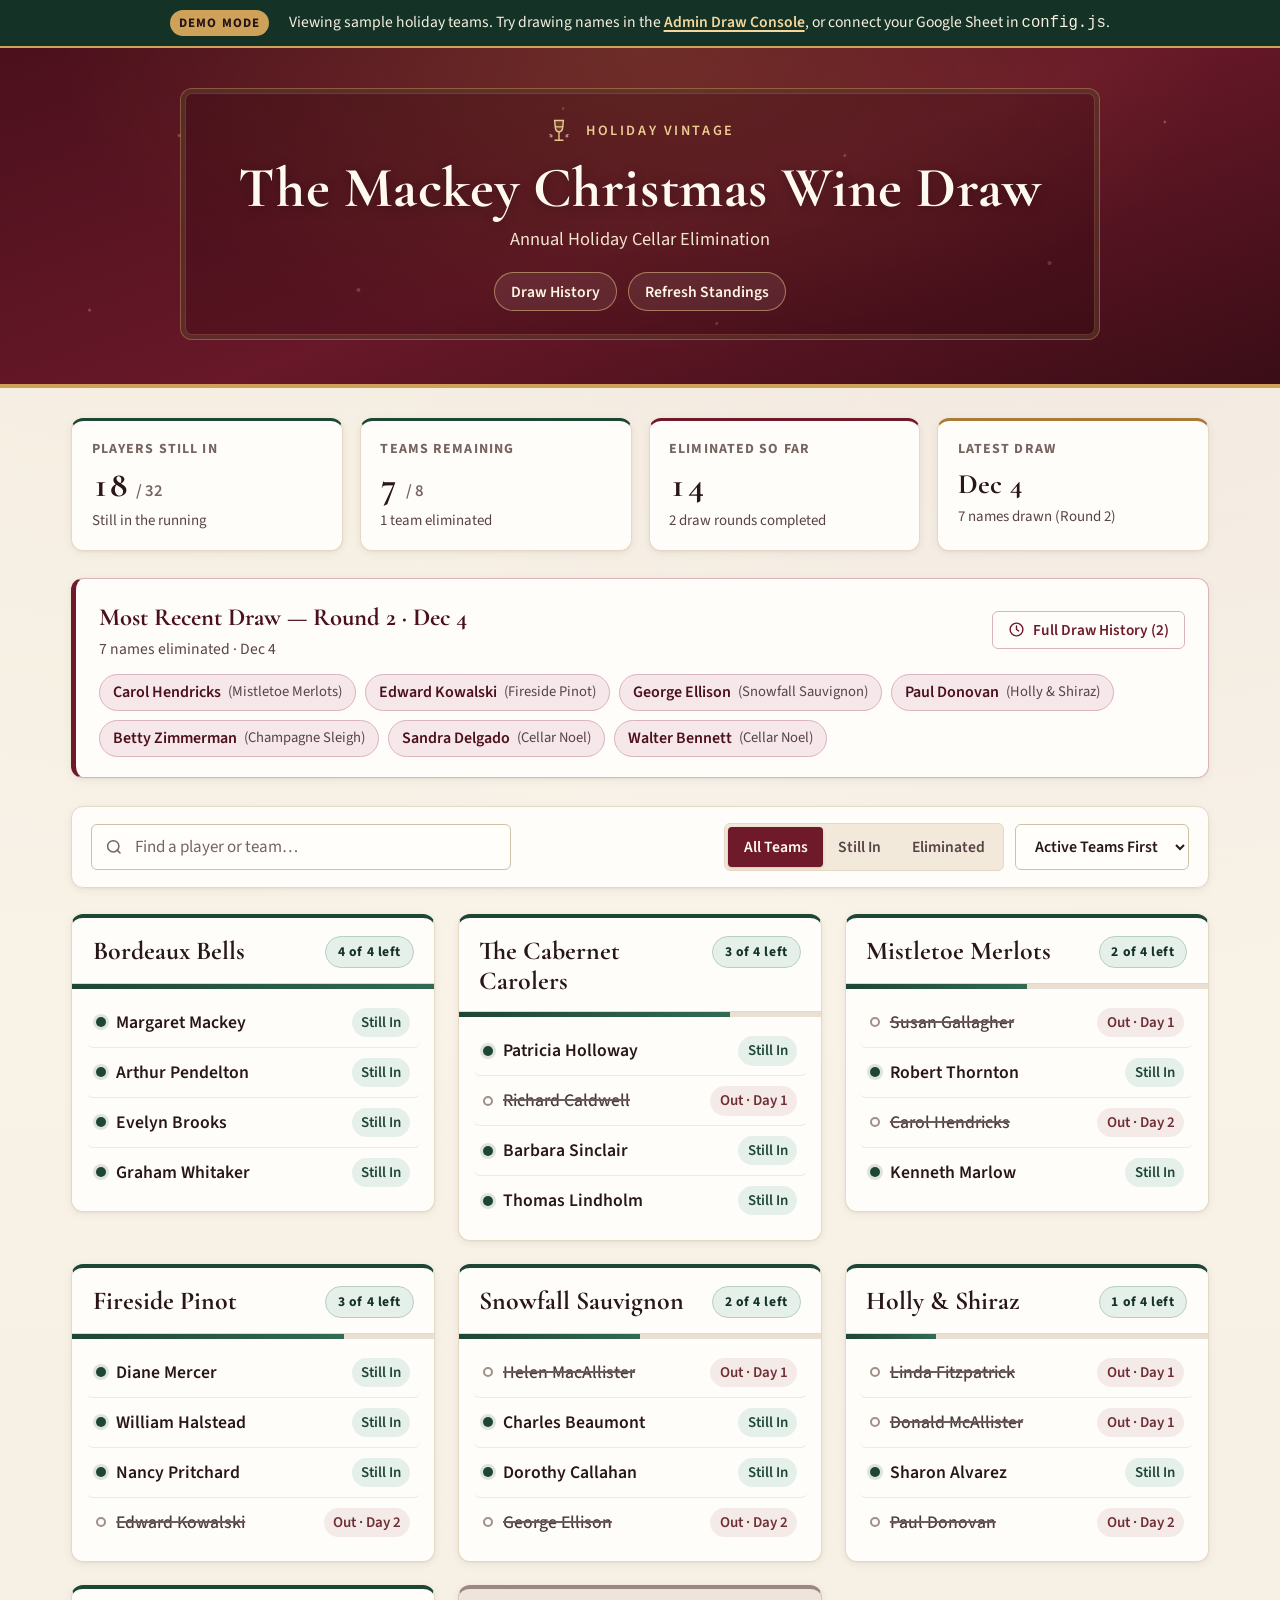
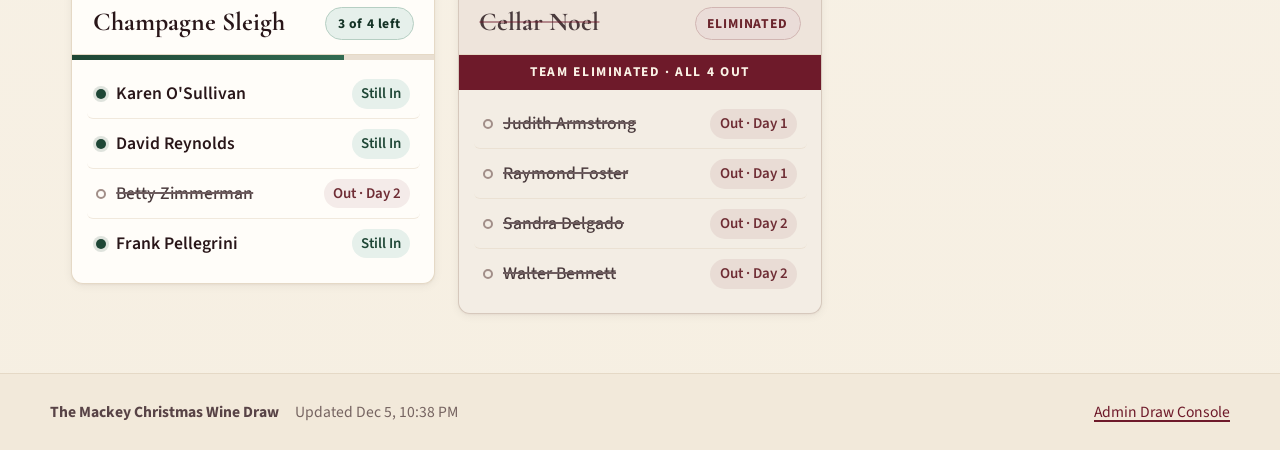
==== index.html @ 82aeab09 "Initial release: The Mackey Christmas Wine Draw" ====
<!DOCTYPE html>
<html lang="en">
  <head>
    <meta charset="UTF-8" />
    <meta name="viewport" content="width=device-width, initial-scale=1.0" />
    <title>The Mackey Christmas Wine Draw</title>
    <meta
      name="description"
      content="Follow the teams, daily eliminations, and last name standing in The Mackey Christmas Wine Draw."
    />
    <link rel="icon" type="image/svg+xml" href="./favicon.svg" />
    <link rel="preconnect" href="https://fonts.googleapis.com" />
    <link rel="preconnect" href="https://fonts.gstatic.com" crossorigin />
    <link
      href="https://fonts.googleapis.com/css2?family=Cormorant+Garamond:wght@600;700&family=Source+Sans+3:wght@400;500;600;700&display=swap"
      rel="stylesheet"
    />
    <link rel="stylesheet" href="./css/styles.css" />
  </head>
  <body>
    <!-- Shown automatically only when API_URL in config.js is empty -->
    <div id="demo-banner" class="demo-banner no-print" hidden>
      <div class="demo-banner-inner">
        <span class="demo-badge">Demo Mode</span>
        <span>
          Viewing sample holiday teams. Try drawing names in the
          <a href="./admin.html">Admin Draw Console</a>, or connect your Google Sheet in
          <code>config.js</code>.
        </span>
      </div>
    </div>

    <header class="hero">
      <div class="hero-frame">
        <div class="hero-ornament" id="hero-ornament">
          <span class="hero-season" id="hero-season">Holiday Vintage</span>
        </div>
        <h1 class="hero-title" id="hero-title">The Mackey Christmas Wine Draw</h1>
        <p class="hero-subtitle" id="hero-subtitle">
          Annual Holiday Cellar Elimination &mdash; Last name standing takes home the wine
        </p>
        <nav class="hero-nav no-print" aria-label="Primary">
          <button type="button" class="hero-pill-link" id="open-history-nav">
            Draw History
          </button>
          <button type="button" class="hero-pill-link" id="refresh-btn">
            Refresh Standings
          </button>
        </nav>
      </div>
    </header>

    <main class="container">
      <!-- Grand Winner Banner (renders automatically when 1 player remains) -->
      <div id="winner-slot"></div>

      <!-- Cellar Tally Summary -->
      <section class="stats-grid" id="stats-slot" aria-label="Draw summary"></section>

      <!-- Latest Elimination Round Spotlight -->
      <div id="latest-draw-slot"></div>

      <!-- Search, Filter & Sort Controls -->
      <section class="controls-bar no-print" aria-label="Search and filter teams">
        <div class="search-wrap">
          <svg
            class="search-icon"
            width="18"
            height="18"
            viewBox="0 0 24 24"
            fill="none"
            stroke="currentColor"
            stroke-width="2"
            stroke-linecap="round"
            stroke-linejoin="round"
            aria-hidden="true"
          >
            <circle cx="11" cy="11" r="7.5"></circle>
            <path d="m20 20-3.8-3.8"></path>
          </svg>
          <label for="search-input" class="sr-only">Find a player or team</label>
          <input
            type="search"
            id="search-input"
            class="search-input"
            placeholder="Find a player or team…"
            autocomplete="off"
          />
          <button
            type="button"
            id="search-clear"
            class="search-clear"
            aria-label="Clear search"
            hidden
          >
            &times;
          </button>
        </div>

        <div class="controls-right">
          <div class="filter-group" role="group" aria-label="Filter teams by status">
            <button type="button" class="filter-btn" data-filter="all" aria-pressed="true">
              All Teams
            </button>
            <button type="button" class="filter-btn" data-filter="active" aria-pressed="false">
              Still In
            </button>
            <button type="button" class="filter-btn" data-filter="eliminated" aria-pressed="false">
              Eliminated
            </button>
          </div>

          <label for="sort-select" class="sr-only">Sort teams</label>
          <select id="sort-select" class="sort-select">
            <option value="active-first">Active Teams First</option>
            <option value="most-remaining">Most Players Left</option>
            <option value="alpha">Team Name (A–Z)</option>
            <option value="original">Original Order</option>
          </select>
        </div>
      </section>

      <!-- Teams & Players Board -->
      <section id="teams-slot" aria-label="Teams and players"></section>
    </main>

    <footer class="site-footer no-print">
      <div class="footer-inner">
        <div>
          <strong id="footer-event-name">The Mackey Christmas Wine Draw</strong>
          <span id="last-updated" style="margin-left: 0.75rem; color: var(--ink-muted);"></span>
        </div>
        <div class="footer-links">
          <a href="./admin.html">Admin Draw Console</a>
        </div>
      </div>
    </footer>

    <!-- Draw History Modal -->
    <div
      id="history-modal"
      class="modal-backdrop no-print"
      role="dialog"
      aria-modal="true"
      aria-labelledby="history-modal-title"
      hidden
    >
      <div class="modal-card">
        <div class="modal-header">
          <h2 class="modal-title" id="history-modal-title">Draw History</h2>
          <button
            type="button"
            id="history-modal-close"
            class="modal-close"
            aria-label="Close draw history"
          >
            &times;
          </button>
        </div>
        <div id="history-modal-body"></div>
      </div>
    </div>

    <script src="./config.js"></script>
    <script type="module" src="./js/board.js"></script>
  </body>
</html>
---- css/styles.css ----
/* ==========================================================================
   The Mackey Christmas Wine Draw — Tasteful Holiday Cellar Theme
   Designed for warm elegance and effortless readability on every screen.
   ========================================================================== */

:root {
  /* Palette — Warm Parchment, Vintage Claret, Evergreen & Antique Gold */
  --bg-parchment: #faf5ec;
  --bg-parchment-deep: #f2e9da;
  --bg-card: #fffdf9;
  --bg-card-eliminated: #f3ede4;

  --ink-primary: #291619;
  --ink-secondary: #584346;
  --ink-muted: #766461;

  --claret: #6e1a2a;
  --claret-deep: #4c101c;
  --claret-soft: #f6e7ea;
  --claret-border: #d9b4bc;

  --pine: #1e4635;
  --pine-deep: #143225;
  --pine-soft: #e6f0eb;
  --pine-border: #b6cfc3;

  --gold: #a97b38;
  --gold-bright: #cfa25a;
  --gold-soft: #faf1df;
  --gold-border: #dfc697;

  --border-subtle: #e5d9c6;
  --border-strong: #cfc0a8;

  /* Typography */
  --font-display: "Cormorant Garamond", Georgia, "Times New Roman", serif;
  --font-body: "Source Sans 3", -apple-system, BlinkMacSystemFont, "Segoe UI", Roboto, sans-serif;

  /* Spacing & Radii */
  --radius-sm: 6px;
  --radius-md: 12px;
  --radius-lg: 18px;
  --shadow-card: 0 2px 10px rgba(41, 22, 25, 0.06), 0 1px 2px rgba(41, 22, 25, 0.04);
  --shadow-elevated: 0 12px 32px rgba(41, 22, 25, 0.12), 0 2px 6px rgba(41, 22, 25, 0.06);
  --max-width: 1180px;
}

*,
*::before,
*::after {
  box-sizing: border-box;
}

html {
  font-size: 17px;
  scroll-behavior: smooth;
  -webkit-font-smoothing: antialiased;
}

body {
  margin: 0;
  font-family: var(--font-body);
  color: var(--ink-primary);
  background-color: var(--bg-parchment);
  background-image:
    radial-gradient(circle at 12% 0%, rgba(169, 123, 56, 0.08), transparent 42%),
    radial-gradient(circle at 88% 8%, rgba(110, 26, 42, 0.06), transparent 38%),
    linear-gradient(180deg, #faf5ec 0%, #f6efe2 100%);
  min-height: 100vh;
  line-height: 1.55;
}

a {
  color: var(--claret);
  text-decoration-thickness: 1.5px;
  text-underline-offset: 3px;
}

a:hover {
  color: var(--claret-deep);
}

button,
input,
select {
  font-family: inherit;
  font-size: inherit;
}

:focus-visible {
  outline: 3px solid var(--gold);
  outline-offset: 2px;
}

.sr-only {
  position: absolute;
  width: 1px;
  height: 1px;
  padding: 0;
  margin: -1px;
  overflow: hidden;
  clip: rect(0, 0, 0, 0);
  white-space: nowrap;
  border: 0;
}

/* ==========================================================================
   Demo Mode Banner
   ========================================================================== */
.demo-banner {
  background: var(--pine-deep);
  color: #f6efe2;
  border-bottom: 2px solid var(--gold-bright);
  font-size: 0.92rem;
  padding: 0.6rem 1.25rem;
}

.demo-banner-inner {
  max-width: var(--max-width);
  margin: 0 auto;
  display: flex;
  flex-wrap: wrap;
  align-items: center;
  justify-content: center;
  gap: 0.5rem 1.15rem;
  text-align: center;
}

.demo-badge {
  display: inline-block;
  background: var(--gold-bright);
  color: #241315;
  font-weight: 700;
  font-size: 0.76rem;
  letter-spacing: 0.08em;
  text-transform: uppercase;
  padding: 0.16rem 0.55rem;
  border-radius: 999px;
}

.demo-banner a {
  color: #f3d79d;
  font-weight: 600;
}

/* ==========================================================================
   Hero Header — Vintage Holiday Wine Label Style
   ========================================================================== */
.hero {
  position: relative;
  overflow: hidden;
  background:
    radial-gradient(ellipse at 50% 0%, rgba(169, 123, 56, 0.24), transparent 64%),
    linear-gradient(160deg, #4b101c 0%, #681828 52%, #3a0d16 100%);
  color: #fbf6ed;
  padding: 2.35rem 1.25rem 2.6rem;
  border-bottom: 4px solid var(--gold-bright);
}

.hero--compact {
  padding: 1.65rem 1.25rem 1.85rem;
}

/* Subtle decorative champagne/snow motes in header only */
.hero::before {
  content: "";
  position: absolute;
  inset: 0;
  pointer-events: none;
  opacity: 0.24;
  background-image:
    radial-gradient(2px 2px at 14% 26%, #f6dfad 60%, transparent 100%),
    radial-gradient(2.5px 2.5px at 28% 72%, #ffffff 50%, transparent 100%),
    radial-gradient(1.8px 1.8px at 44% 18%, #f6dfad 60%, transparent 100%),
    radial-gradient(2px 2px at 66% 32%, #ffffff 50%, transparent 100%),
    radial-gradient(2.5px 2.5px at 82% 64%, #f6dfad 60%, transparent 100%),
    radial-gradient(1.8px 1.8px at 91% 22%, #ffffff 50%, transparent 100%),
    radial-gradient(2px 2px at 7% 78%, #f6dfad 55%, transparent 100%),
    radial-gradient(2px 2px at 56% 82%, #f6dfad 55%, transparent 100%);
  animation: gentle-shimmer 12s ease-in-out infinite alternate;
}

@keyframes gentle-shimmer {
  0% {
    opacity: 0.18;
    transform: translateY(0);
  }
  100% {
    opacity: 0.34;
    transform: translateY(6px);
  }
}

@media (prefers-reduced-motion: reduce) {
  .hero::before {
    animation: none;
  }
}

.hero-frame {
  position: relative;
  z-index: 1;
  max-width: 920px;
  margin: 0 auto;
  padding: 1.65rem 1.75rem;
  border: 1px solid rgba(214, 176, 108, 0.45);
  border-radius: var(--radius-md);
  text-align: center;
  background: rgba(34, 7, 13, 0.22);
  box-shadow: inset 0 0 0 4px rgba(34, 7, 13, 0.25), inset 0 0 0 5px rgba(214, 176, 108, 0.24);
}

.hero-ornament {
  display: inline-flex;
  align-items: center;
  justify-content: center;
  gap: 0.75rem;
  margin-bottom: 0.55rem;
  color: #e9c988;
}

.hero-season {
  font-size: 0.84rem;
  font-weight: 600;
  letter-spacing: 0.18em;
  text-transform: uppercase;
  color: #eccd90;
}

.hero-title {
  margin: 0.15rem 0 0.35rem;
  font-family: var(--font-display);
  font-size: clamp(2.15rem, 4.6vw, 3.35rem);
  font-weight: 700;
  line-height: 1.1;
  letter-spacing: 0.01em;
  color: #fffaf1;
  text-shadow: 0 2px 12px rgba(0, 0, 0, 0.28);
}

.hero-subtitle {
  margin: 0 auto;
  max-width: 600px;
  font-size: 1.08rem;
  color: #f3e4cf;
  font-weight: 400;
}

.hero-nav {
  margin-top: 1.1rem;
  display: flex;
  flex-wrap: wrap;
  justify-content: center;
  gap: 0.65rem;
}

.hero-pill-link {
  display: inline-flex;
  align-items: center;
  gap: 0.4rem;
  padding: 0.42rem 0.95rem;
  border-radius: 999px;
  border: 1px solid rgba(233, 201, 136, 0.52);
  background: rgba(255, 250, 241, 0.08);
  color: #fff6e6;
  text-decoration: none;
  font-size: 0.92rem;
  font-weight: 600;
  transition: background-color 0.15s ease, border-color 0.15s ease;
}

.hero-pill-link:hover {
  background: rgba(233, 201, 136, 0.2);
  border-color: #f2d497;
  color: #ffffff;
}

/* ==========================================================================
   Main Container
   ========================================================================== */
.container {
  max-width: var(--max-width);
  margin: 0 auto;
  padding: 1.75rem 1.25rem 3.5rem;
}

/* ==========================================================================
   Winner Banner (Shown when 1 player remains!)
   ========================================================================== */
.winner-banner {
  margin-bottom: 1.8rem;
  padding: 2rem 1.75rem;
  border-radius: var(--radius-lg);
  background:
    radial-gradient(circle at 50% 0%, rgba(214, 176, 108, 0.28), transparent 65%),
    linear-gradient(135deg, #fffaf0 0%, #f8ebd0 100%);
  border: 2px solid var(--gold-bright);
  box-shadow: var(--shadow-elevated);
  text-align: center;
}

.winner-kicker {
  display: inline-flex;
  align-items: center;
  gap: 0.45rem;
  padding: 0.28rem 0.85rem;
  border-radius: 999px;
  background: var(--claret);
  color: #fff8ec;
  font-size: 0.82rem;
  font-weight: 700;
  letter-spacing: 0.12em;
  text-transform: uppercase;
  margin-bottom: 0.7rem;
}

.winner-name {
  margin: 0.15rem 0 0.25rem;
  font-family: var(--font-display);
  font-size: clamp(2.1rem, 4.5vw, 3.1rem);
  font-weight: 700;
  color: var(--claret-deep);
  line-height: 1.15;
}

.winner-team {
  margin: 0;
  font-size: 1.12rem;
  color: var(--pine);
  font-weight: 600;
}

.winner-note {
  margin: 0.6rem 0 0;
  font-size: 0.98rem;
  color: var(--ink-secondary);
}

/* ==========================================================================
   Stats Strip (Cellar Tally)
   ========================================================================== */
.stats-grid {
  display: grid;
  grid-template-columns: repeat(4, minmax(0, 1fr));
  gap: 1rem;
  margin-bottom: 1.6rem;
}

@media (max-width: 860px) {
  .stats-grid {
    grid-template-columns: repeat(2, minmax(0, 1fr));
  }
}

.stat-card {
  background: var(--bg-card);
  border: 1px solid var(--border-subtle);
  border-top: 3px solid var(--gold);
  border-radius: var(--radius-md);
  padding: 1.05rem 1.15rem;
  box-shadow: var(--shadow-card);
}

.stat-card--pine {
  border-top-color: var(--pine);
}

.stat-card--claret {
  border-top-color: var(--claret);
}

.stat-label {
  font-size: 0.82rem;
  font-weight: 700;
  text-transform: uppercase;
  letter-spacing: 0.08em;
  color: var(--ink-muted);
  margin-bottom: 0.3rem;
}

.stat-value {
  font-family: var(--font-display);
  font-size: 2.1rem;
  font-weight: 700;
  line-height: 1.1;
  color: var(--ink-primary);
  font-variant-numeric: tabular-nums;
}

.stat-value small {
  font-family: var(--font-body);
  font-size: 0.98rem;
  font-weight: 600;
  color: var(--ink-muted);
}

.stat-sub {
  margin-top: 0.25rem;
  font-size: 0.88rem;
  color: var(--ink-secondary);
}

/* ==========================================================================
   Latest Draw Spotlight Ledger
   ========================================================================== */
.latest-draw {
  background: var(--bg-card);
  border: 1px solid var(--claret-border);
  border-left: 5px solid var(--claret);
  border-radius: var(--radius-md);
  padding: 1.15rem 1.35rem;
  margin-bottom: 1.65rem;
  box-shadow: var(--shadow-card);
}

.latest-draw-header {
  display: flex;
  flex-wrap: wrap;
  align-items: center;
  justify-content: space-between;
  gap: 0.75rem;
  margin-bottom: 0.75rem;
}

.latest-draw-title {
  margin: 0;
  font-family: var(--font-display);
  font-size: 1.45rem;
  font-weight: 700;
  color: var(--claret-deep);
}

.latest-draw-meta {
  font-size: 0.92rem;
  color: var(--ink-secondary);
}

.latest-draw-chips {
  display: flex;
  flex-wrap: wrap;
  gap: 0.5rem;
}

.drawn-chip {
  display: inline-flex;
  align-items: center;
  gap: 0.4rem;
  background: var(--claret-soft);
  border: 1px solid var(--claret-border);
  color: var(--claret-deep);
  padding: 0.32rem 0.78rem;
  border-radius: 999px;
  font-size: 0.94rem;
  font-weight: 600;
}

.drawn-chip span {
  font-weight: 400;
  color: var(--ink-secondary);
  font-size: 0.86rem;
}

/* ==========================================================================
   Controls Bar (Search, Filter, Sort)
   ========================================================================== */
.controls-bar {
  display: flex;
  flex-wrap: wrap;
  align-items: center;
  justify-content: space-between;
  gap: 0.85rem;
  margin-bottom: 1.5rem;
  padding: 0.95rem 1.1rem;
  background: var(--bg-card);
  border: 1px solid var(--border-subtle);
  border-radius: var(--radius-md);
  box-shadow: var(--shadow-card);
}

.search-wrap {
  position: relative;
  flex: 1 1 260px;
  max-width: 420px;
}

.search-icon {
  position: absolute;
  left: 0.85rem;
  top: 50%;
  transform: translateY(-50%);
  color: var(--ink-muted);
  pointer-events: none;
}

.search-input {
  width: 100%;
  min-height: 46px;
  padding: 0.55rem 2.3rem 0.55rem 2.55rem;
  border: 1.5px solid var(--border-strong);
  border-radius: var(--radius-sm);
  background: #fffefb;
  color: var(--ink-primary);
  font-size: 1rem;
}

.search-input::placeholder {
  color: var(--ink-muted);
}

.search-clear {
  position: absolute;
  right: 0.45rem;
  top: 50%;
  transform: translateY(-50%);
  width: 32px;
  height: 32px;
  border: none;
  background: transparent;
  color: var(--ink-muted);
  border-radius: 50%;
  cursor: pointer;
  font-size: 1.15rem;
  line-height: 1;
}

.search-clear:hover {
  background: var(--bg-parchment-deep);
  color: var(--ink-primary);
}

.controls-right {
  display: flex;
  flex-wrap: wrap;
  align-items: center;
  gap: 0.65rem;
}

.filter-group {
  display: inline-flex;
  background: var(--bg-parchment-deep);
  border: 1px solid var(--border-subtle);
  border-radius: var(--radius-sm);
  padding: 3px;
}

.filter-btn {
  border: none;
  background: transparent;
  color: var(--ink-secondary);
  font-weight: 600;
  font-size: 0.92rem;
  padding: 0.48rem 0.9rem;
  border-radius: 4px;
  cursor: pointer;
  min-height: 40px;
  transition: background-color 0.15s ease, color 0.15s ease;
}

.filter-btn:hover {
  color: var(--ink-primary);
}

.filter-btn[aria-pressed="true"] {
  background: var(--claret);
  color: #fffaf1;
  box-shadow: 0 1px 3px rgba(41, 22, 25, 0.18);
}

.sort-select {
  min-height: 46px;
  padding: 0.48rem 0.85rem;
  border: 1.5px solid var(--border-strong);
  border-radius: var(--radius-sm);
  background: #fffefb;
  color: var(--ink-primary);
  font-size: 0.94rem;
  font-weight: 600;
  cursor: pointer;
}

/* ==========================================================================
   Team Cards Grid
   ========================================================================== */
.teams-grid {
  display: grid;
  grid-template-columns: repeat(auto-fill, minmax(320px, 1fr));
  gap: 1.35rem;
  align-items: start;
}

@media (max-width: 420px) {
  .teams-grid {
    grid-template-columns: 1fr;
  }
}

.team-card {
  position: relative;
  background: var(--bg-card);
  border: 1.5px solid var(--border-subtle);
  border-radius: var(--radius-md);
  box-shadow: var(--shadow-card);
  overflow: hidden;
  transition: transform 0.18s ease, box-shadow 0.18s ease, border-color 0.18s ease;
}

.team-card:hover {
  transform: translateY(-2px);
  box-shadow: var(--shadow-elevated);
}

.team-card--active {
  border-top: 4px solid var(--pine);
}

.team-card--winner {
  border: 2px solid var(--gold-bright);
  border-top: 5px solid var(--gold);
  background: linear-gradient(180deg, #fffcf5 0%, #fffdf9 100%);
  box-shadow: 0 8px 26px rgba(169, 123, 56, 0.22);
}

.team-card--eliminated {
  background: var(--bg-card-eliminated);
  border-color: #d6c8bc;
  border-top: 4px solid #9b8882;
}

.team-card--eliminated:hover {
  transform: none;
  box-shadow: var(--shadow-card);
}

.team-card-header {
  padding: 1.05rem 1.2rem 0.85rem;
  border-bottom: 1px solid var(--border-subtle);
  display: flex;
  align-items: flex-start;
  justify-content: space-between;
  gap: 0.75rem;
}

.team-card--eliminated .team-card-header {
  background: rgba(110, 26, 42, 0.045);
}

.team-name {
  margin: 0;
  font-family: var(--font-display);
  font-size: 1.52rem;
  font-weight: 700;
  line-height: 1.18;
  color: var(--ink-primary);
}

.team-card--eliminated .team-name {
  color: #4a3b3d;
  text-decoration: line-through;
  text-decoration-color: rgba(110, 26, 42, 0.45);
  text-decoration-thickness: 1.5px;
}

.team-status-badge {
  flex-shrink: 0;
  display: inline-flex;
  align-items: center;
  gap: 0.35rem;
  padding: 0.28rem 0.7rem;
  border-radius: 999px;
  font-size: 0.8rem;
  font-weight: 700;
  letter-spacing: 0.04em;
  white-space: nowrap;
}

.team-status-badge--active {
  background: var(--pine-soft);
  color: var(--pine-deep);
  border: 1px solid var(--pine-border);
}

.team-status-badge--eliminated {
  background: #eadcd8;
  color: #6b242c;
  border: 1px solid #d1b5b2;
  text-transform: uppercase;
  letter-spacing: 0.06em;
}

.team-status-badge--winner {
  background: var(--gold-soft);
  color: #6e4a12;
  border: 1px solid var(--gold-bright);
  text-transform: uppercase;
  letter-spacing: 0.06em;
}

/* Progress bar showing remaining vs eliminated players on the team */
.team-meter {
  height: 5px;
  background: #e9dfd2;
  width: 100%;
}

.team-meter-fill {
  height: 100%;
  background: linear-gradient(90deg, var(--pine) 0%, #326b52 100%);
  transition: width 0.3s ease;
}

.team-card--winner .team-meter-fill {
  background: linear-gradient(90deg, var(--gold) 0%, var(--gold-bright) 100%);
}

/* Eliminated Team Banner */
.team-eliminated-ribbon {
  display: flex;
  align-items: center;
  justify-content: center;
  gap: 0.45rem;
  padding: 0.42rem 0.9rem;
  background: #6e1a2a;
  color: #fbf3e6;
  font-size: 0.79rem;
  font-weight: 700;
  letter-spacing: 0.12em;
  text-transform: uppercase;
}

/* Player List inside a Team Card */
.player-list {
  list-style: none;
  margin: 0;
  padding: 0.55rem 0.85rem 0.85rem;
}

.player-row {
  display: flex;
  align-items: center;
  justify-content: space-between;
  gap: 0.65rem;
  padding: 0.58rem 0.55rem;
  border-radius: var(--radius-sm);
  border-bottom: 1px solid rgba(229, 217, 198, 0.55);
}

.player-row:last-child {
  border-bottom: none;
}

.player-row--match {
  background: var(--gold-soft);
  box-shadow: inset 3px 0 0 var(--gold);
}

.player-left {
  display: flex;
  align-items: center;
  gap: 0.6rem;
  min-width: 0;
}

.player-dot {
  flex-shrink: 0;
  width: 10px;
  height: 10px;
  border-radius: 50%;
}

.player-dot--active {
  background: var(--pine);
  box-shadow: 0 0 0 3px rgba(30, 70, 53, 0.14);
}

.player-dot--winner {
  background: var(--gold);
  box-shadow: 0 0 0 3px rgba(169, 123, 56, 0.25);
}

.player-dot--eliminated {
  background: transparent;
  border: 2px solid #a28f89;
}

.player-name {
  font-size: 1.04rem;
  font-weight: 600;
  color: var(--ink-primary);
  overflow-wrap: anywhere;
}

.player-row--eliminated .player-name {
  color: #4a3b3d;
  font-weight: 500;
  text-decoration: line-through;
  text-decoration-color: #6e5d5f;
  text-decoration-thickness: 1.5px;
}

.player-tag {
  flex-shrink: 0;
  font-size: 0.88rem;
  font-weight: 600;
  padding: 0.18rem 0.55rem;
  border-radius: 999px;
  white-space: nowrap;
}

.player-tag--active {
  color: var(--pine);
  background: var(--pine-soft);
}

.player-tag--winner {
  color: #6b4710;
  background: var(--gold-soft);
  border: 1px solid var(--gold-bright);
}

.player-tag--eliminated {
  color: #6f2d35;
  background: rgba(110, 26, 42, 0.08);
}

/* ==========================================================================
   Buttons
   ========================================================================== */
.btn {
  display: inline-flex;
  align-items: center;
  justify-content: center;
  gap: 0.5rem;
  min-height: 46px;
  padding: 0.62rem 1.25rem;
  border-radius: var(--radius-sm);
  border: 1.5px solid transparent;
  font-size: 1rem;
  font-weight: 600;
  cursor: pointer;
  text-decoration: none;
  transition: background-color 0.15s ease, border-color 0.15s ease, transform 0.08s ease, box-shadow 0.15s ease;
}

.btn:active:not(:disabled) {
  transform: translateY(1px);
}

.btn:disabled {
  opacity: 0.52;
  cursor: not-allowed;
}

.btn-primary {
  background: linear-gradient(180deg, #7c1f31 0%, var(--claret) 100%);
  color: #fffaf1;
  border-color: var(--claret-deep);
  box-shadow: 0 2px 8px rgba(110, 26, 42, 0.24);
}

.btn-primary:hover:not(:disabled) {
  background: linear-gradient(180deg, #6b1929 0%, var(--claret-deep) 100%);
  color: #ffffff;
}

.btn-pine {
  background: linear-gradient(180deg, #24533f 0%, var(--pine) 100%);
  color: #fffaf1;
  border-color: var(--pine-deep);
}

.btn-pine:hover:not(:disabled) {
  background: var(--pine-deep);
  color: #ffffff;
}

.btn-secondary {
  background: var(--bg-card);
  color: var(--ink-primary);
  border-color: var(--border-strong);
}

.btn-secondary:hover:not(:disabled) {
  background: var(--bg-parchment-deep);
  border-color: var(--gold);
}

.btn-ghost {
  background: transparent;
  color: var(--claret);
  border-color: var(--claret-border);
}

.btn-ghost:hover:not(:disabled) {
  background: var(--claret-soft);
}

.btn-danger-outline {
  background: var(--bg-card);
  color: #8b1e2d;
  border-color: #d6a4ac;
}

.btn-danger-outline:hover:not(:disabled) {
  background: #fbecee;
  border-color: #8b1e2d;
}

.btn-sm {
  min-height: 38px;
  padding: 0.38rem 0.85rem;
  font-size: 0.9rem;
}

.btn-lg {
  min-height: 54px;
  padding: 0.82rem 1.85rem;
  font-size: 1.12rem;
}

/* ==========================================================================
   Modal / Dialog (Draw History & Confirmations)
   ========================================================================== */
.modal-backdrop {
  position: fixed;
  inset: 0;
  z-index: 100;
  background: rgba(29, 13, 16, 0.62);
  display: flex;
  align-items: center;
  justify-content: center;
  padding: 1.25rem;
  backdrop-filter: blur(2px);
}

.modal-backdrop[hidden] {
  display: none;
}

.modal-card {
  width: 100%;
  max-width: 640px;
  max-height: 86vh;
  overflow-y: auto;
  background: var(--bg-card);
  border: 1.5px solid var(--gold-border);
  border-top: 5px solid var(--claret);
  border-radius: var(--radius-lg);
  box-shadow: 0 24px 60px rgba(24, 10, 13, 0.35);
  padding: 1.5rem 1.6rem;
}

.modal-header {
  display: flex;
  align-items: center;
  justify-content: space-between;
  gap: 1rem;
  padding-bottom: 0.85rem;
  border-bottom: 1px solid var(--border-subtle);
  margin-bottom: 1rem;
}

.modal-title {
  margin: 0;
  font-family: var(--font-display);
  font-size: 1.75rem;
  font-weight: 700;
  color: var(--claret-deep);
}

.modal-close {
  width: 40px;
  height: 40px;
  border-radius: 50%;
  border: 1px solid var(--border-subtle);
  background: var(--bg-parchment);
  color: var(--ink-primary);
  font-size: 1.3rem;
  cursor: pointer;
  display: inline-flex;
  align-items: center;
  justify-content: center;
}

.modal-close:hover {
  background: var(--bg-parchment-deep);
}

/* ==========================================================================
   History Ledger Items
   ========================================================================== */
.history-round {
  border: 1px solid var(--border-subtle);
  border-radius: var(--radius-md);
  background: var(--bg-parchment);
  padding: 1rem 1.15rem;
  margin-bottom: 0.9rem;
}

.history-round:last-child {
  margin-bottom: 0;
}

.history-round-head {
  display: flex;
  flex-wrap: wrap;
  align-items: center;
  justify-content: space-between;
  gap: 0.5rem;
  margin-bottom: 0.65rem;
}

.history-round-title {
  margin: 0;
  font-family: var(--font-display);
  font-size: 1.32rem;
  font-weight: 700;
  color: var(--claret-deep);
}

.history-round-date {
  font-size: 0.88rem;
  color: var(--ink-muted);
}

.history-list {
  margin: 0;
  padding-left: 1.35rem;
}

.history-list li {
  padding: 0.18rem 0;
  color: var(--ink-primary);
}

.history-team {
  color: var(--ink-muted);
  font-size: 0.92rem;
}

/* ==========================================================================
   Admin Page Specific Styles
   ========================================================================== */
.admin-grid {
  display: grid;
  grid-template-columns: minmax(0, 1.15fr) minmax(0, 0.85fr);
  gap: 1.5rem;
  align-items: start;
}

@media (max-width: 920px) {
  .admin-grid {
    grid-template-columns: 1fr;
  }
}

.panel {
  background: var(--bg-card);
  border: 1.5px solid var(--border-subtle);
  border-radius: var(--radius-md);
  box-shadow: var(--shadow-card);
  padding: 1.5rem;
  margin-bottom: 1.35rem;
}

.panel--accent {
  border-top: 4px solid var(--claret);
}

.panel--gold {
  border-top: 4px solid var(--gold);
}

.panel--pine {
  border-top: 4px solid var(--pine);
}

.panel-title {
  margin: 0 0 0.35rem;
  font-family: var(--font-display);
  font-size: 1.7rem;
  font-weight: 700;
  color: var(--ink-primary);
}

.panel-desc {
  margin: 0 0 1.2rem;
  color: var(--ink-secondary);
  font-size: 0.98rem;
}

/* Passcode Gate */
.auth-card {
  max-width: 490px;
  margin: 1.5rem auto 2.5rem;
  text-align: center;
}

.field-group {
  margin-bottom: 1.1rem;
  text-align: left;
}

.field-label {
  display: block;
  font-weight: 700;
  font-size: 0.94rem;
  color: var(--ink-primary);
  margin-bottom: 0.38rem;
}

.field-help {
  margin-top: 0.35rem;
  font-size: 0.88rem;
  color: var(--ink-muted);
}

.text-input {
  width: 100%;
  min-height: 48px;
  padding: 0.6rem 0.9rem;
  border: 1.5px solid var(--border-strong);
  border-radius: var(--radius-sm);
  background: #fffefb;
  color: var(--ink-primary);
  font-size: 1.05rem;
}

/* Draw Count Stepper */
.stepper-row {
  display: flex;
  align-items: center;
  gap: 0.65rem;
}

.stepper-btn {
  width: 50px;
  height: 50px;
  border-radius: var(--radius-sm);
  border: 1.5px solid var(--border-strong);
  background: var(--bg-parchment);
  color: var(--ink-primary);
  font-size: 1.45rem;
  font-weight: 700;
  cursor: pointer;
  display: inline-flex;
  align-items: center;
  justify-content: center;
}

.stepper-btn:hover:not(:disabled) {
  background: var(--bg-parchment-deep);
  border-color: var(--claret);
}

.stepper-input {
  width: 104px;
  height: 50px;
  text-align: center;
  font-size: 1.45rem;
  font-weight: 700;
  font-variant-numeric: tabular-nums;
  border: 1.5px solid var(--border-strong);
  border-radius: var(--radius-sm);
  background: #fffefb;
  color: var(--claret-deep);
}

.quick-picks {
  display: flex;
  flex-wrap: wrap;
  gap: 0.45rem;
  margin-top: 0.65rem;
}

.quick-pick-btn {
  padding: 0.32rem 0.78rem;
  border-radius: 999px;
  border: 1px solid var(--border-strong);
  background: var(--bg-parchment);
  color: var(--ink-secondary);
  font-size: 0.9rem;
  font-weight: 600;
  cursor: pointer;
}

.quick-pick-btn:hover:not(:disabled) {
  border-color: var(--claret);
  color: var(--claret-deep);
  background: var(--claret-soft);
}

/* Draw Results Card */
.draw-result-box {
  background: linear-gradient(180deg, #fffdf8 0%, #faf2e3 100%);
  border: 2px solid var(--gold-bright);
  border-radius: var(--radius-md);
  padding: 1.45rem;
  margin-top: 1.35rem;
}

.draw-result-head {
  display: flex;
  flex-wrap: wrap;
  align-items: baseline;
  justify-content: space-between;
  gap: 0.5rem;
  border-bottom: 1px solid var(--gold-border);
  padding-bottom: 0.75rem;
  margin-bottom: 1rem;
}

.draw-result-title {
  margin: 0;
  font-family: var(--font-display);
  font-size: 1.75rem;
  color: var(--claret-deep);
}

.drawn-list {
  margin: 0 0 1.15rem;
  padding: 0;
  list-style: none;
  counter-reset: drawn;
}

.drawn-list-item {
  counter-increment: drawn;
  display: flex;
  flex-wrap: wrap;
  align-items: center;
  justify-content: space-between;
  gap: 0.5rem;
  padding: 0.62rem 0.75rem;
  margin-bottom: 0.45rem;
  background: #ffffff;
  border: 1px solid var(--border-subtle);
  border-left: 4px solid var(--claret);
  border-radius: var(--radius-sm);
  animation: slide-in-item 0.28s ease both;
}

@keyframes slide-in-item {
  from {
    opacity: 0;
    transform: translateY(6px);
  }
  to {
    opacity: 1;
    transform: translateY(0);
  }
}

.drawn-list-item::before {
  content: counter(drawn) ".";
  font-weight: 700;
  color: var(--claret);
  margin-right: 0.55rem;
  min-width: 1.65rem;
  font-variant-numeric: tabular-nums;
}

.drawn-list-name {
  font-weight: 700;
  font-size: 1.08rem;
  color: var(--ink-primary);
  margin-right: auto;
}

.drawn-list-team {
  color: var(--ink-secondary);
  font-size: 0.94rem;
}

.team-out-callout {
  background: var(--claret-soft);
  border: 1px solid var(--claret-border);
  border-radius: var(--radius-sm);
  padding: 0.75rem 1rem;
  margin-bottom: 1.1rem;
  color: var(--claret-deep);
  font-size: 0.96rem;
}

.result-actions {
  display: flex;
  flex-wrap: wrap;
  gap: 0.65rem;
}

/* Status / Alert Messages */
.alert {
  padding: 0.85rem 1.05rem;
  border-radius: var(--radius-sm);
  margin-bottom: 1rem;
  font-size: 0.96rem;
  border: 1px solid transparent;
}

.alert-error {
  background: #fbecee;
  border-color: #dfa6af;
  color: #7b1424;
}

.alert-success {
  background: var(--pine-soft);
  border-color: var(--pine-border);
  color: var(--pine-deep);
}

.alert-info {
  background: var(--gold-soft);
  border-color: var(--gold-border);
  color: #5b3e11;
}

/* Loading / Empty States */
.state-box {
  text-align: center;
  padding: 3rem 1.5rem;
  background: var(--bg-card);
  border: 1px solid var(--border-subtle);
  border-radius: var(--radius-md);
  color: var(--ink-secondary);
}

.spinner {
  width: 34px;
  height: 34px;
  border: 3px solid var(--border-subtle);
  border-top-color: var(--claret);
  border-radius: 50%;
  margin: 0 auto 0.9rem;
  animation: spin 0.85s linear infinite;
}

@keyframes spin {
  to {
    transform: rotate(360deg);
  }
}

/* ==========================================================================
   Footer
   ========================================================================== */
.site-footer {
  border-top: 1px solid var(--border-subtle);
  background: var(--bg-parchment-deep);
  padding: 1.5rem 1.25rem;
  color: var(--ink-secondary);
  font-size: 0.92rem;
}

.footer-inner {
  max-width: var(--max-width);
  margin: 0 auto;
  display: flex;
  flex-wrap: wrap;
  align-items: center;
  justify-content: space-between;
  gap: 0.75rem 1.5rem;
}

.footer-links {
  display: flex;
  flex-wrap: wrap;
  align-items: center;
  gap: 1.15rem;
}

/* ==========================================================================
   Print Stylesheet — Crisp Ink-Friendly Eliminated Names Handout
   ========================================================================== */
.print-only {
  display: none;
}

@media print {
  body {
    background: #ffffff !important;
    color: #111111 !important;
    font-size: 12pt;
  }

  .no-print,
  .demo-banner,
  .hero,
  .site-footer,
  .modal-backdrop,
  .result-actions,
  .controls-bar {
    display: none !important;
  }

  body.printing-drawn-list .admin-page-content {
    display: none !important;
  }

  body.printing-drawn-list .print-only {
    display: block !important;
  }

  .print-sheet {
    max-width: 100%;
    padding: 0;
  }

  .print-sheet-header {
    text-align: center;
    border-bottom: 2px solid #4c101c;
    padding-bottom: 0.75rem;
    margin-bottom: 1.25rem;
  }

  .print-sheet-title {
    margin: 0 0 0.2rem;
    font-family: var(--font-display);
    font-size: 24pt;
    color: #4c101c;
  }

  .print-sheet-sub {
    margin: 0;
    font-size: 12pt;
    color: #444444;
  }

  .print-sheet-table {
    width: 100%;
    border-collapse: collapse;
    margin-top: 1rem;
  }

  .print-sheet-table th,
  .print-sheet-table td {
    text-align: left;
    padding: 0.5rem 0.6rem;
    border-bottom: 1px solid #cccccc;
  }

  .print-sheet-table th {
    font-weight: 700;
    border-bottom: 2px solid #4c101c;
  }

  .print-sheet-footer {
    margin-top: 1.5rem;
    padding-top: 0.75rem;
    border-top: 1px solid #cccccc;
    font-size: 10.5pt;
    color: #444444;
  }

  /* When printing the public board directly */
  .teams-grid {
    display: block;
  }

  .team-card {
    break-inside: avoid;
    margin-bottom: 1rem;
    box-shadow: none;
    border: 1px solid #aaaaaa;
  }
}
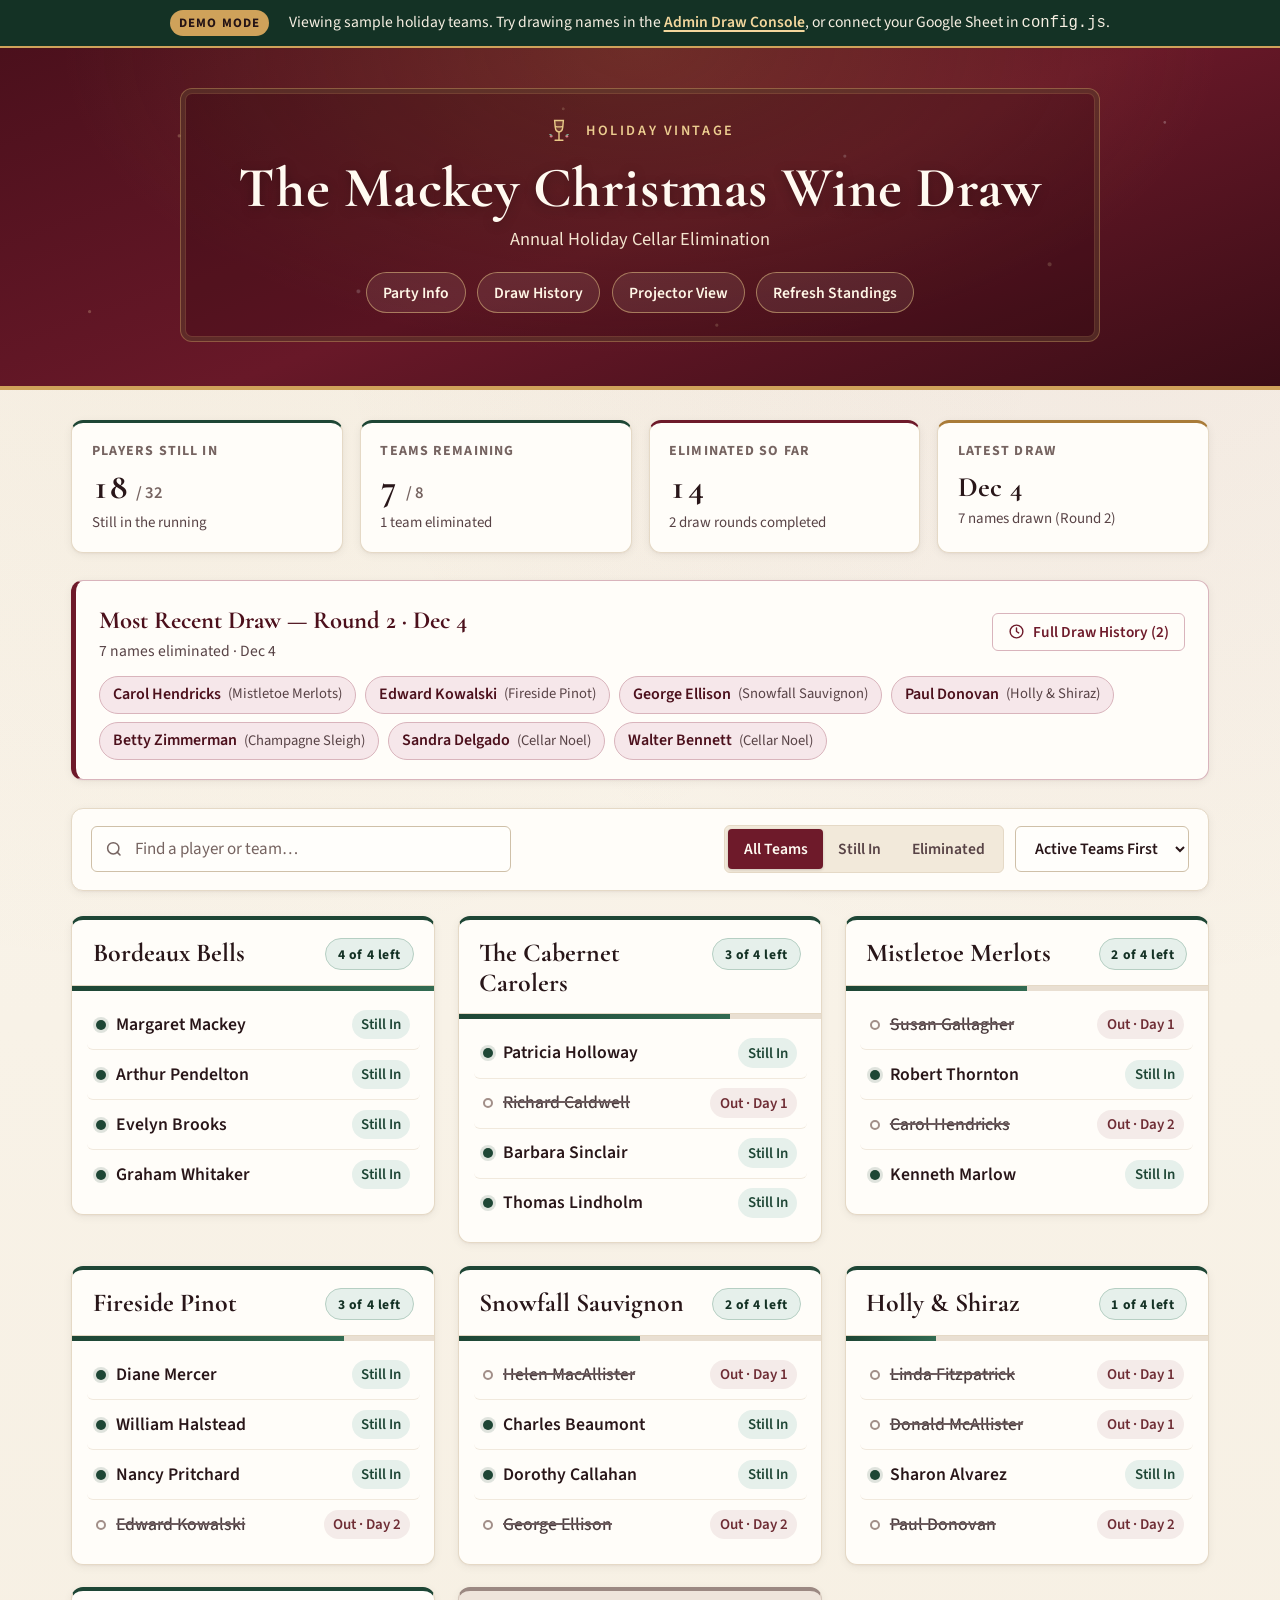
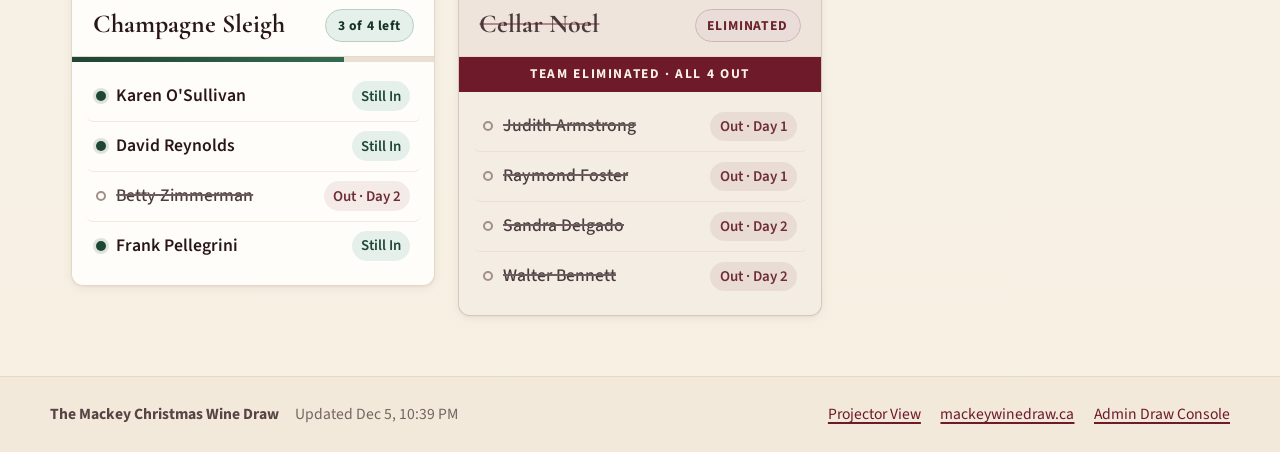
==== commit 76fddb52: "Add Party Info modal (mackeywinedraw.ca) and full-screen Projector View" ====
--- a/index.html
+++ b/index.html
@@ -40,9 +40,13 @@
           Annual Holiday Cellar Elimination &mdash; Last name standing takes home the wine
         </p>
         <nav class="hero-nav no-print" aria-label="Primary">
+          <button type="button" class="hero-pill-link" id="open-party-nav">
+            Party Info
+          </button>
           <button type="button" class="hero-pill-link" id="open-history-nav">
             Draw History
           </button>
+          <a href="./projector.html" class="hero-pill-link">Projector View</a>
           <button type="button" class="hero-pill-link" id="refresh-btn">
             Refresh Standings
           </button>
@@ -131,6 +135,10 @@
           <span id="last-updated" style="margin-left: 0.75rem; color: var(--ink-muted);"></span>
         </div>
         <div class="footer-links">
+          <a href="./projector.html">Projector View</a>
+          <a href="https://www.mackeywinedraw.ca/" target="_blank" rel="noopener noreferrer">
+            mackeywinedraw.ca
+          </a>
           <a href="./admin.html">Admin Draw Console</a>
         </div>
       </div>
@@ -161,6 +169,77 @@
       </div>
     </div>
 
+    <!-- Party Info Modal -->
+    <div
+      id="party-modal"
+      class="modal-backdrop no-print"
+      role="dialog"
+      aria-modal="true"
+      aria-labelledby="party-modal-title"
+      hidden
+    >
+      <div class="modal-card">
+        <div class="modal-header">
+          <h2 class="modal-title" id="party-modal-title">2026 Party &amp; Draw Info</h2>
+          <button
+            type="button"
+            id="party-modal-close"
+            class="modal-close"
+            aria-label="Close party info"
+          >
+            &times;
+          </button>
+        </div>
+        <div class="party-modal-body">
+          <div class="party-callout">
+            <div class="party-callout-date">Saturday, November 28, 2026 &middot; 6:00 PM</div>
+            <div class="party-callout-venue">Sirocco Golf Club</div>
+            <div class="party-callout-address">210178 64 St W, Foothills County, AB</div>
+          </div>
+
+          <div class="party-section">
+            <h3>Evening Schedule</h3>
+            <ul class="party-schedule">
+              <li><span>6:00 PM</span> Party Starts</li>
+              <li><span>7:00 PM</span> Wine Draw Begins</li>
+              <li><span>9:00 PM</span> Kitchen Closes</li>
+              <li><span>11:00 PM</span> Winner Announced</li>
+              <li><span>1:00 AM</span> Bar Closes</li>
+            </ul>
+          </div>
+
+          <div class="party-section">
+            <h3>How the Draw Works</h3>
+            <ul>
+              <li>Each participant ($30 entry) is randomly placed on a team.</li>
+              <li>Daily eliminations run Nov 21&ndash;27 (~50% drawn before party night), with the remaining names drawn live at the party until one name remains.</li>
+              <li>As long as someone on your team is still in, you're still in &mdash; the winning team splits all the wine equally.</li>
+            </ul>
+          </div>
+
+          <div class="party-section">
+            <h3>Calgary Food Bank Fundraiser</h3>
+            <p>
+              About 25% of every entry goes to The Calgary Food Bank and 75% buys wine (over
+              $2,500 raised in 2025). A non-perishable food hamper and cash donation box will be at
+              the party, and the runner-up receives the donation tax receipt.
+            </p>
+          </div>
+
+          <div class="party-modal-actions">
+            <a
+              href="https://www.mackeywinedraw.ca/"
+              target="_blank"
+              rel="noopener noreferrer"
+              class="btn btn-primary"
+            >
+              Visit mackeywinedraw.ca &nearr;
+            </a>
+          </div>
+        </div>
+      </div>
+    </div>
+
     <script src="./config.js"></script>
     <script type="module" src="./js/board.js"></script>
   </body>
--- a/css/styles.css
+++ b/css/styles.css
@@ -1463,3 +1463,477 @@
     border: 1px solid #aaaaaa;
   }
 }
+
+/* ==========================================================================
+   Party Info Modal
+   ========================================================================== */
+.party-callout {
+  background: linear-gradient(135deg, #4b101c 0%, #681828 100%);
+  color: #fbf6ed;
+  border: 1px solid var(--gold-bright);
+  border-radius: var(--radius-md);
+  padding: 1rem 1.2rem;
+  margin-bottom: 1.15rem;
+}
+
+.party-callout-date {
+  font-size: 0.86rem;
+  font-weight: 700;
+  letter-spacing: 0.06em;
+  text-transform: uppercase;
+  color: #f3d79d;
+}
+
+.party-callout-venue {
+  font-family: var(--font-display);
+  font-size: 1.65rem;
+  font-weight: 700;
+  line-height: 1.15;
+  margin: 0.15rem 0;
+}
+
+.party-callout-address {
+  font-size: 0.94rem;
+  color: rgba(251, 246, 237, 0.88);
+}
+
+.party-section {
+  margin-bottom: 1.05rem;
+}
+
+.party-section h3 {
+  margin: 0 0 0.4rem;
+  font-family: var(--font-display);
+  font-size: 1.3rem;
+  color: var(--claret-deep);
+}
+
+.party-section p,
+.party-section ul {
+  margin: 0;
+  color: var(--ink-secondary);
+  font-size: 0.96rem;
+}
+
+.party-section ul {
+  padding-left: 1.2rem;
+}
+
+.party-section li + li {
+  margin-top: 0.25rem;
+}
+
+.party-schedule {
+  list-style: none !important;
+  padding-left: 0 !important;
+  display: grid;
+  grid-template-columns: repeat(auto-fit, minmax(190px, 1fr));
+  gap: 0.35rem 0.9rem;
+}
+
+.party-schedule li span {
+  display: inline-block;
+  min-width: 4.5rem;
+  font-weight: 700;
+  color: var(--pine);
+}
+
+.party-modal-actions {
+  margin-top: 1.25rem;
+  padding-top: 0.95rem;
+  border-top: 1px solid var(--border-subtle);
+  display: flex;
+  justify-content: flex-end;
+}
+
+/* ==========================================================================
+   Full-Screen Projector View (projector.html)
+   ========================================================================== */
+.projector-body {
+  height: 100vh;
+  min-height: 100vh;
+  display: flex;
+  flex-direction: column;
+  overflow: hidden;
+  background: var(--bg-parchment);
+}
+
+.proj-header {
+  display: flex;
+  flex-wrap: wrap;
+  align-items: center;
+  justify-content: space-between;
+  gap: 0.5rem 0.9rem;
+  padding: 0.55rem 1.15rem;
+  background: linear-gradient(160deg, #4b101c 0%, #681828 55%, #3a0d16 100%);
+  color: #fbf6ed;
+  border-bottom: 3px solid var(--gold-bright);
+  flex-shrink: 0;
+}
+
+.proj-brand {
+  display: flex;
+  align-items: center;
+  gap: 0.6rem;
+  flex: 0 0 auto;
+}
+
+.proj-ornament svg {
+  width: 26px;
+  height: 26px;
+  display: block;
+}
+
+.proj-title {
+  margin: 0;
+  font-family: var(--font-display);
+  font-size: clamp(1.2rem, 1.75vw, 1.85rem);
+  font-weight: 700;
+  line-height: 1.05;
+  white-space: nowrap;
+}
+
+.proj-sub {
+  display: flex;
+  align-items: center;
+  gap: 0.45rem;
+  font-size: 0.78rem;
+  color: rgba(251, 246, 237, 0.82);
+  margin-top: 0.1rem;
+}
+
+.proj-tallies {
+  display: flex;
+  align-items: center;
+  gap: 0.45rem;
+  flex-wrap: wrap;
+  flex: 0 0 auto;
+}
+
+.proj-tally {
+  background: rgba(255, 253, 249, 0.12);
+  border: 1px solid rgba(207, 162, 90, 0.42);
+  border-radius: var(--radius-sm);
+  padding: 0.22rem 0.58rem;
+  display: flex;
+  align-items: baseline;
+  gap: 0.35rem;
+  white-space: nowrap;
+}
+
+.proj-tally-num {
+  font-family: var(--font-display);
+  font-size: 1.3rem;
+  font-weight: 700;
+  line-height: 1;
+  color: #ffffff;
+}
+
+.proj-tally-num small {
+  font-size: 0.84rem;
+  opacity: 0.78;
+}
+
+.proj-tally-round {
+  font-weight: 700;
+  font-size: 0.88rem;
+  color: #f3d79d;
+}
+
+.proj-tally-label {
+  font-size: 0.7rem;
+  text-transform: uppercase;
+  letter-spacing: 0.05em;
+  color: rgba(251, 246, 237, 0.82);
+}
+
+.proj-controls {
+  display: flex;
+  align-items: center;
+  gap: 0.4rem;
+  flex-shrink: 0;
+}
+
+.proj-btn {
+  display: inline-flex;
+  align-items: center;
+  justify-content: center;
+  padding: 0.36rem 0.75rem;
+  border-radius: 999px;
+  border: 1px solid rgba(255, 255, 255, 0.3);
+  background: rgba(255, 255, 255, 0.1);
+  color: #fbf6ed;
+  font-size: 0.84rem;
+  font-weight: 600;
+  text-decoration: none;
+  cursor: pointer;
+}
+
+.proj-btn:hover,
+.proj-btn[aria-pressed="true"] {
+  background: rgba(255, 255, 255, 0.24);
+  color: #ffffff;
+}
+
+.proj-btn--gold {
+  background: var(--gold-bright);
+  border-color: var(--gold-bright);
+  color: #241315;
+}
+
+.proj-btn--gold:hover {
+  background: #dfb56e;
+  color: #241315;
+}
+
+.proj-spotlight {
+  display: flex;
+  align-items: center;
+  gap: 0.65rem 1rem;
+  flex-wrap: wrap;
+  padding: 0.45rem 1.25rem;
+  background: var(--bg-card);
+  border-bottom: 1px solid var(--border-subtle);
+  flex-shrink: 0;
+}
+
+.proj-spotlight--winner {
+  background: linear-gradient(90deg, #faf1df 0%, #fffdf8 50%, #faf1df 100%);
+  border-bottom: 2px solid var(--gold-bright);
+  justify-content: center;
+  padding: 0.55rem 1.25rem;
+}
+
+.proj-spot-label {
+  font-weight: 700;
+  font-size: 0.86rem;
+  text-transform: uppercase;
+  letter-spacing: 0.05em;
+  color: var(--claret);
+  display: inline-flex;
+  align-items: center;
+  gap: 0.35rem;
+}
+
+.proj-spot-winner {
+  font-family: var(--font-display);
+  font-size: 1.4rem;
+  color: var(--ink-primary);
+}
+
+.proj-spot-chips {
+  display: flex;
+  flex-wrap: wrap;
+  gap: 0.35rem;
+}
+
+.proj-chip {
+  background: var(--claret-soft);
+  border: 1px solid var(--claret-border);
+  border-radius: 999px;
+  padding: 0.12rem 0.58rem;
+  font-size: 0.84rem;
+  font-weight: 600;
+  color: var(--claret-deep);
+}
+
+.proj-chip span {
+  font-weight: 400;
+  color: var(--ink-secondary);
+}
+
+.proj-grid {
+  flex: 1 1 auto;
+  min-height: 0;
+  padding: 0.85rem 1.15rem;
+  display: grid;
+  grid-template-columns: repeat(var(--proj-cols, 4), minmax(0, 1fr));
+  grid-auto-rows: minmax(0, 1fr);
+  gap: 0.75rem;
+  overflow-y: auto;
+}
+
+.proj-team {
+  background: var(--bg-card);
+  border: 1px solid var(--border-subtle);
+  border-radius: var(--radius-md);
+  box-shadow: var(--shadow-card);
+  padding: 0.65rem 0.8rem;
+  display: flex;
+  flex-direction: column;
+  min-height: 0;
+}
+
+.proj-team--out {
+  background: var(--bg-card-eliminated);
+  border-color: #d8cdc0;
+}
+
+.proj-team--winner {
+  border: 2px solid var(--gold-bright);
+  background: linear-gradient(180deg, #fffdf6 0%, #faf1df 100%);
+}
+
+.proj-team-head {
+  display: flex;
+  align-items: center;
+  justify-content: space-between;
+  gap: 0.45rem;
+  margin-bottom: 0.35rem;
+}
+
+.proj-team-name {
+  margin: 0;
+  font-family: var(--font-display);
+  font-size: clamp(1.1rem, 1.45vw, 1.45rem);
+  font-weight: 700;
+  line-height: 1.1;
+  color: var(--ink-primary);
+  overflow: hidden;
+  text-overflow: ellipsis;
+  white-space: nowrap;
+}
+
+.proj-team--out .proj-team-name {
+  color: #4a3b3d;
+  text-decoration: line-through;
+  text-decoration-color: #7d6b6d;
+}
+
+.proj-badge {
+  flex-shrink: 0;
+  font-size: 0.78rem;
+  font-weight: 700;
+  padding: 0.12rem 0.5rem;
+  border-radius: 999px;
+  letter-spacing: 0.03em;
+}
+
+.proj-badge--in {
+  background: var(--pine-soft);
+  color: var(--pine);
+  border: 1px solid var(--pine-border);
+}
+
+.proj-badge--out {
+  background: var(--claret);
+  color: #ffffff;
+  text-transform: uppercase;
+  font-size: 0.72rem;
+}
+
+.proj-badge--winner {
+  background: var(--gold-bright);
+  color: #241315;
+  text-transform: uppercase;
+  font-size: 0.72rem;
+}
+
+.proj-progress {
+  height: 4px;
+  border-radius: 999px;
+  background: #e6ddd0;
+  overflow: hidden;
+  margin-bottom: 0.45rem;
+  flex-shrink: 0;
+}
+
+.proj-progress-fill {
+  height: 100%;
+  background: var(--pine);
+}
+
+.proj-players {
+  margin: 0;
+  padding: 0;
+  list-style: none;
+  display: flex;
+  flex-direction: column;
+  justify-content: space-evenly;
+  flex: 1 1 auto;
+  gap: 0.22rem;
+}
+
+.proj-player {
+  display: flex;
+  align-items: center;
+  gap: 0.45rem;
+  font-size: clamp(0.88rem, 1.05vw, 1.06rem);
+  line-height: 1.25;
+}
+
+.proj-player-name {
+  font-weight: 600;
+  color: var(--ink-primary);
+  overflow: hidden;
+  text-overflow: ellipsis;
+  white-space: nowrap;
+  flex: 1 1 auto;
+}
+
+.proj-player--out .proj-player-name {
+  color: #4a3b3d;
+  font-weight: 500;
+  text-decoration: line-through;
+  text-decoration-color: #6e5d5f;
+}
+
+.proj-player--winner .proj-player-name {
+  color: var(--pine-deep);
+  font-weight: 700;
+}
+
+.proj-dot {
+  width: 9px;
+  height: 9px;
+  border-radius: 50%;
+  flex-shrink: 0;
+}
+
+.proj-dot--in {
+  background: var(--pine);
+}
+
+.proj-dot--out {
+  border: 2px solid #8a7878;
+}
+
+.proj-day {
+  flex-shrink: 0;
+  font-size: 0.74rem;
+  font-weight: 600;
+  color: var(--claret-deep);
+  background: var(--claret-soft);
+  border: 1px solid var(--claret-border);
+  border-radius: 999px;
+  padding: 0.05rem 0.42rem;
+}
+
+.proj-day--winner {
+  background: var(--gold-soft);
+  color: #6a4814;
+  border-color: var(--gold-bright);
+}
+
+.proj-empty {
+  grid-column: 1 / -1;
+  display: flex;
+  align-items: center;
+  justify-content: center;
+  font-size: 1.2rem;
+  color: var(--ink-secondary);
+}
+
+@media (max-width: 980px) {
+  .projector-body {
+    height: auto;
+    overflow: auto;
+  }
+  .proj-header {
+    flex-wrap: wrap;
+  }
+  .proj-grid {
+    grid-template-columns: repeat(auto-fit, minmax(250px, 1fr));
+    grid-auto-rows: auto;
+  }
+}
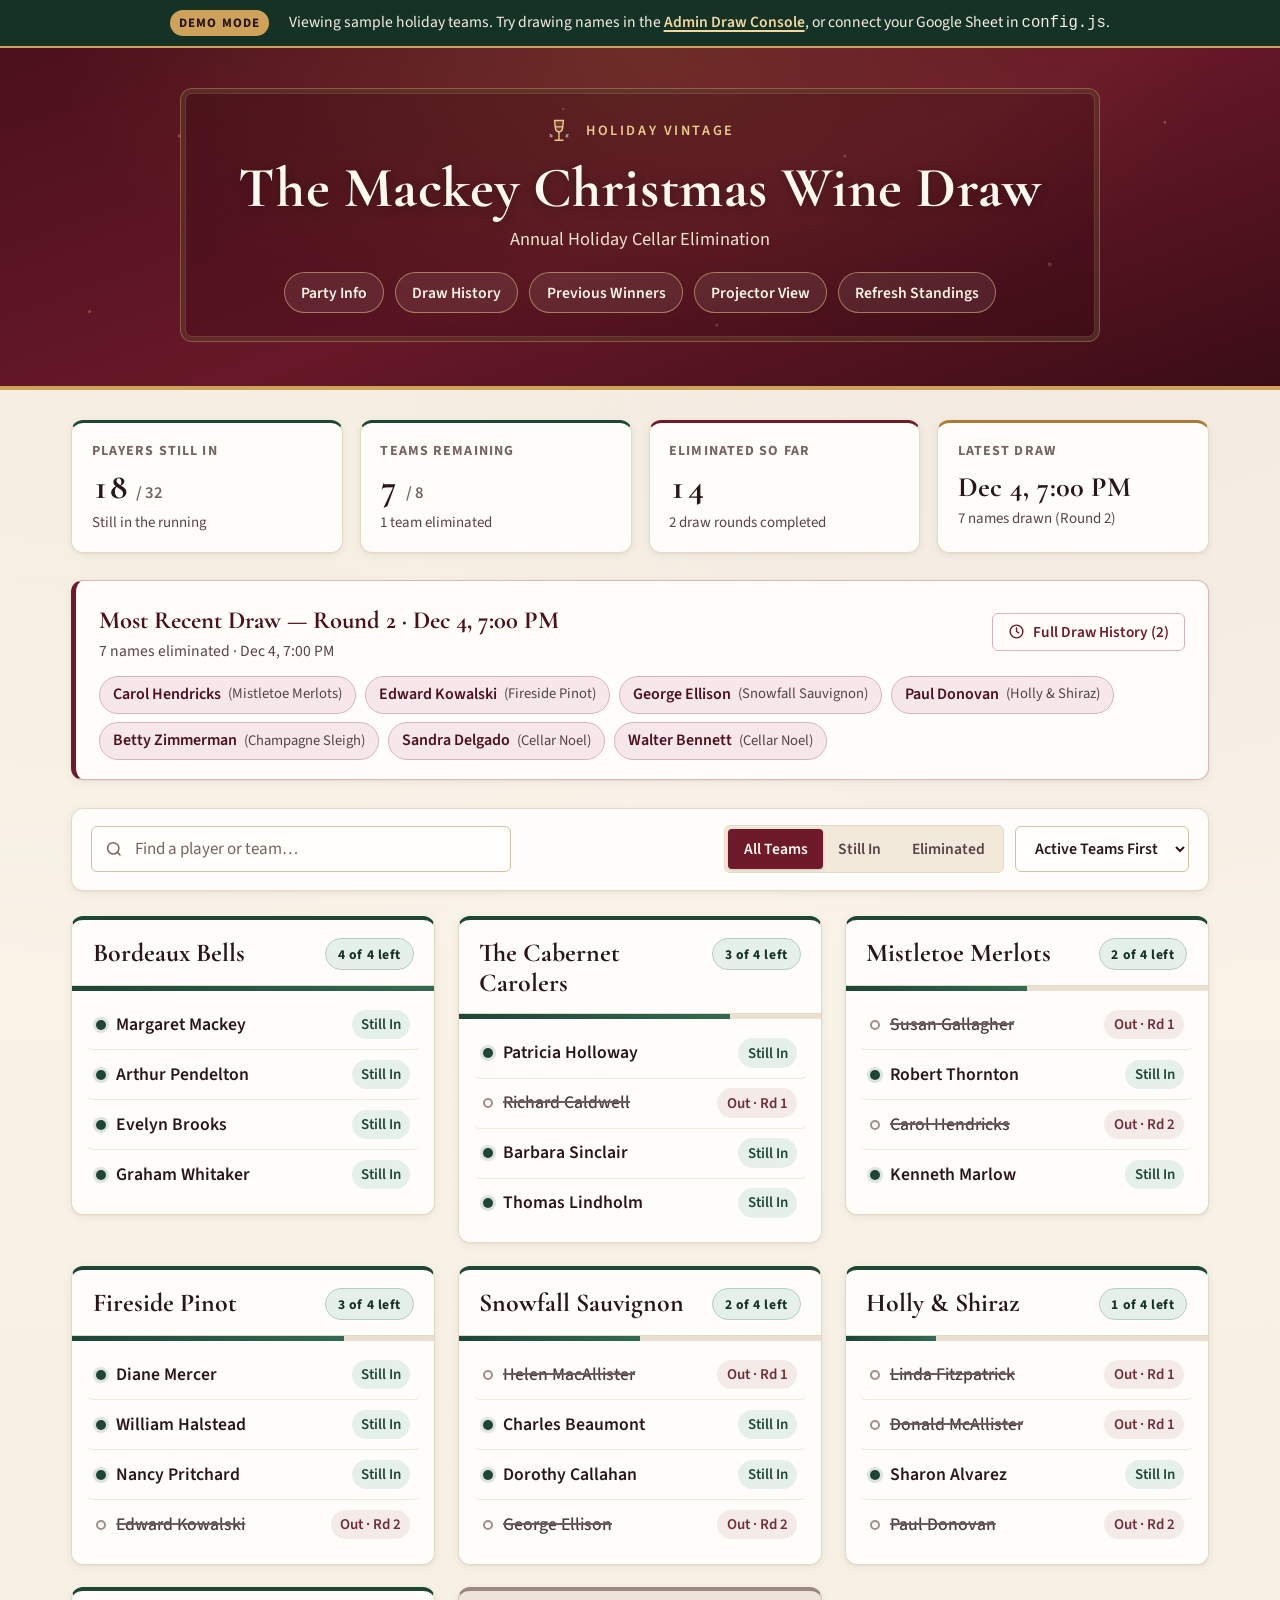
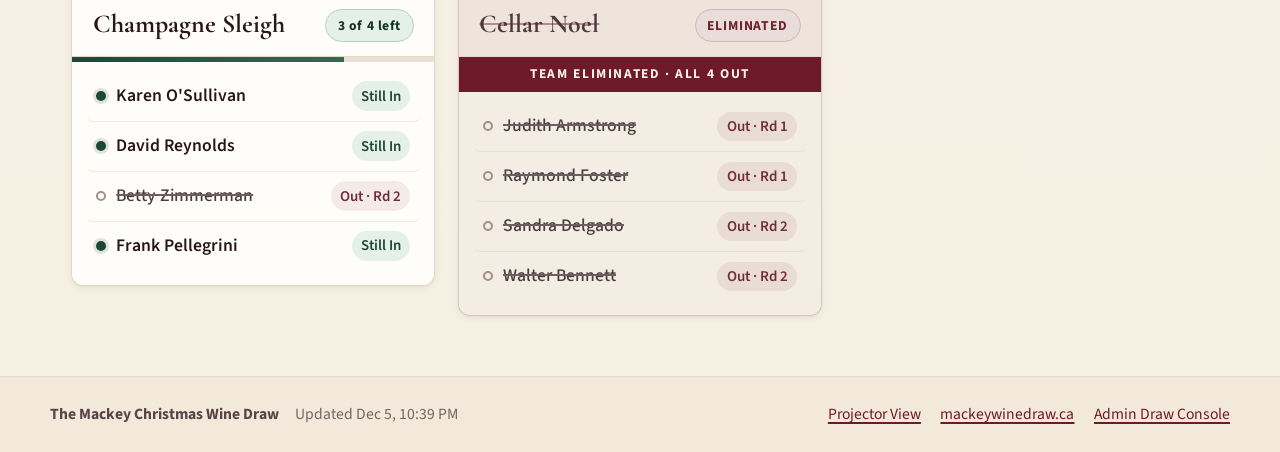
==== commit b18313f8: "Add Previous Winners modal/tab backed by PreviousWinners sheet tab - Read optional 'PreviousWinners'" ====
--- a/index.html
+++ b/index.html
@@ -46,6 +46,9 @@
           <button type="button" class="hero-pill-link" id="open-history-nav">
             Draw History
           </button>
+          <button type="button" class="hero-pill-link" id="open-winners-nav">
+            Previous Winners
+          </button>
           <a href="./projector.html" class="hero-pill-link">Projector View</a>
           <button type="button" class="hero-pill-link" id="refresh-btn">
             Refresh Standings
@@ -169,6 +172,31 @@
       </div>
     </div>
 
+    <!-- Previous Winners Modal -->
+    <div
+      id="winners-modal"
+      class="modal-backdrop no-print"
+      role="dialog"
+      aria-modal="true"
+      aria-labelledby="winners-modal-title"
+      hidden
+    >
+      <div class="modal-card">
+        <div class="modal-header">
+          <h2 class="modal-title" id="winners-modal-title">Previous Winners</h2>
+          <button
+            type="button"
+            id="winners-modal-close"
+            class="modal-close"
+            aria-label="Close previous winners"
+          >
+            &times;
+          </button>
+        </div>
+        <div id="winners-modal-body"></div>
+      </div>
+    </div>
+
     <!-- Party Info Modal -->
     <div
       id="party-modal"
--- a/css/styles.css
+++ b/css/styles.css
@@ -1548,10 +1548,12 @@
 
 /* ==========================================================================
    Full-Screen Projector View (projector.html)
+   Sized in vh so the whole board scales with the screen height. The grid
+   is always rows x columns with no scrolling on a 16:9 screen.
    ========================================================================== */
 .projector-body {
   height: 100vh;
-  min-height: 100vh;
+  height: 100dvh;
   display: flex;
   flex-direction: column;
   overflow: hidden;
@@ -1560,11 +1562,10 @@
 
 .proj-header {
   display: flex;
-  flex-wrap: wrap;
   align-items: center;
   justify-content: space-between;
-  gap: 0.5rem 0.9rem;
-  padding: 0.55rem 1.15rem;
+  gap: 1vw;
+  padding: 0.9vh 1.2vw;
   background: linear-gradient(160deg, #4b101c 0%, #681828 55%, #3a0d16 100%);
   color: #fbf6ed;
   border-bottom: 3px solid var(--gold-bright);
@@ -1574,20 +1575,20 @@
 .proj-brand {
   display: flex;
   align-items: center;
-  gap: 0.6rem;
-  flex: 0 0 auto;
+  gap: 0.8vw;
+  min-width: 0;
 }
 
 .proj-ornament svg {
-  width: 26px;
-  height: 26px;
+  width: 3vh;
+  height: 3vh;
   display: block;
 }
 
 .proj-title {
   margin: 0;
   font-family: var(--font-display);
-  font-size: clamp(1.2rem, 1.75vw, 1.85rem);
+  font-size: 4vh;
   font-weight: 700;
   line-height: 1.05;
   white-space: nowrap;
@@ -1596,61 +1597,60 @@
 .proj-sub {
   display: flex;
   align-items: center;
-  gap: 0.45rem;
-  font-size: 0.78rem;
+  gap: 0.6vw;
+  font-size: 1.6vh;
   color: rgba(251, 246, 237, 0.82);
-  margin-top: 0.1rem;
+  margin-top: 0.3vh;
 }
 
 .proj-tallies {
   display: flex;
   align-items: center;
-  gap: 0.45rem;
+  gap: 0.6vw;
   flex-wrap: wrap;
-  flex: 0 0 auto;
 }
 
 .proj-tally {
   background: rgba(255, 253, 249, 0.12);
   border: 1px solid rgba(207, 162, 90, 0.42);
   border-radius: var(--radius-sm);
-  padding: 0.22rem 0.58rem;
+  padding: 0.5vh 0.8vw;
   display: flex;
   align-items: baseline;
-  gap: 0.35rem;
+  gap: 0.5vw;
   white-space: nowrap;
 }
 
 .proj-tally-num {
   font-family: var(--font-display);
-  font-size: 1.3rem;
+  font-size: 3.4vh;
   font-weight: 700;
   line-height: 1;
   color: #ffffff;
 }
 
 .proj-tally-num small {
-  font-size: 0.84rem;
+  font-size: 2vh;
   opacity: 0.78;
 }
 
 .proj-tally-round {
   font-weight: 700;
-  font-size: 0.88rem;
+  font-size: 2vh;
   color: #f3d79d;
 }
 
 .proj-tally-label {
-  font-size: 0.7rem;
+  font-size: 1.5vh;
   text-transform: uppercase;
-  letter-spacing: 0.05em;
+  letter-spacing: 0.06em;
   color: rgba(251, 246, 237, 0.82);
 }
 
 .proj-controls {
   display: flex;
   align-items: center;
-  gap: 0.4rem;
+  gap: 0.5vw;
   flex-shrink: 0;
 }
 
@@ -1658,12 +1658,12 @@
   display: inline-flex;
   align-items: center;
   justify-content: center;
-  padding: 0.36rem 0.75rem;
+  padding: 0.7vh 1vw;
   border-radius: 999px;
   border: 1px solid rgba(255, 255, 255, 0.3);
   background: rgba(255, 255, 255, 0.1);
   color: #fbf6ed;
-  font-size: 0.84rem;
+  font-size: 1.7vh;
   font-weight: 600;
   text-decoration: none;
   cursor: pointer;
@@ -1686,53 +1686,63 @@
   color: #241315;
 }
 
+/* One line: the latest-draw names never push the grid down. */
 .proj-spotlight {
   display: flex;
   align-items: center;
-  gap: 0.65rem 1rem;
-  flex-wrap: wrap;
-  padding: 0.45rem 1.25rem;
+  gap: 0.6vw;
+  height: 5vh;
+  padding: 0 1.2vw;
   background: var(--bg-card);
   border-bottom: 1px solid var(--border-subtle);
   flex-shrink: 0;
+  overflow: hidden;
+  white-space: nowrap;
+}
+
+.proj-spotlight[hidden] {
+  display: none;
 }
 
 .proj-spotlight--winner {
+  height: 6vh;
   background: linear-gradient(90deg, #faf1df 0%, #fffdf8 50%, #faf1df 100%);
   border-bottom: 2px solid var(--gold-bright);
   justify-content: center;
-  padding: 0.55rem 1.25rem;
 }
 
 .proj-spot-label {
-  font-weight: 700;
-  font-size: 0.86rem;
+  flex-shrink: 0;
+  font-weight: 700;
+  font-size: 1.6vh;
   text-transform: uppercase;
   letter-spacing: 0.05em;
   color: var(--claret);
   display: inline-flex;
   align-items: center;
-  gap: 0.35rem;
+  gap: 0.4vw;
 }
 
 .proj-spot-winner {
   font-family: var(--font-display);
-  font-size: 1.4rem;
+  font-size: 3vh;
   color: var(--ink-primary);
 }
 
 .proj-spot-chips {
   display: flex;
-  flex-wrap: wrap;
-  gap: 0.35rem;
+  gap: 0.4vw;
+  min-width: 0;
+  overflow: hidden;
 }
 
 .proj-chip {
+  flex-shrink: 0;
   background: var(--claret-soft);
   border: 1px solid var(--claret-border);
   border-radius: 999px;
-  padding: 0.12rem 0.58rem;
-  font-size: 0.84rem;
+  padding: 0.2vh 0.6vw;
+  font-size: 1.7vh;
   font-weight: 600;
   color: var(--claret-deep);
 }
@@ -1745,12 +1755,12 @@
 .proj-grid {
   flex: 1 1 auto;
   min-height: 0;
-  padding: 0.85rem 1.15rem;
+  padding: 1.2vh 1.2vw;
   display: grid;
   grid-template-columns: repeat(var(--proj-cols, 4), minmax(0, 1fr));
-  grid-auto-rows: minmax(0, 1fr);
-  gap: 0.75rem;
-  overflow-y: auto;
+  grid-template-rows: repeat(var(--proj-rows, 2), minmax(0, 1fr));
+  gap: 0.9vh 0.6vw;
+  overflow: auto;
 }
 
 .proj-team {
@@ -1758,10 +1768,11 @@
   border: 1px solid var(--border-subtle);
   border-radius: var(--radius-md);
   box-shadow: var(--shadow-card);
-  padding: 0.65rem 0.8rem;
+  padding: 0.6vh 0.6vw;
   display: flex;
   flex-direction: column;
   min-height: 0;
+  overflow: hidden;
 }
 
 .proj-team--out {
@@ -1774,18 +1785,20 @@
   background: linear-gradient(180deg, #fffdf6 0%, #faf1df 100%);
 }
 
-.proj-team-head {
-  display: flex;
-  align-items: center;
-  justify-content: space-between;
-  gap: 0.45rem;
-  margin-bottom: 0.35rem;
+.proj-progress-row {
+  display: flex;
+  align-items: center;
+  gap: 0.5vw;
+  margin-bottom: 0.2vh;
+  flex-shrink: 0;
+  min-width: 0;
 }
 
 .proj-team-name {
-  margin: 0;
+  margin: 0 0 0.2vh;
+  min-width: 0;
   font-family: var(--font-display);
-  font-size: clamp(1.1rem, 1.45vw, 1.45rem);
+  font-size: 2vh;
   font-weight: 700;
   line-height: 1.1;
   color: var(--ink-primary);
@@ -1802,9 +1815,10 @@
 
 .proj-badge {
   flex-shrink: 0;
-  font-size: 0.78rem;
-  font-weight: 700;
-  padding: 0.12rem 0.5rem;
+  font-size: 1.5vh;
+  font-weight: 700;
+  line-height: 1.3;
+  padding: 0 0.5vw;
   border-radius: 999px;
   letter-spacing: 0.03em;
 }
@@ -1819,23 +1833,23 @@
   background: var(--claret);
   color: #ffffff;
   text-transform: uppercase;
-  font-size: 0.72rem;
+  font-size: 1.3vh;
 }
 
 .proj-badge--winner {
   background: var(--gold-bright);
   color: #241315;
   text-transform: uppercase;
-  font-size: 0.72rem;
+  font-size: 1.3vh;
 }
 
 .proj-progress {
-  height: 4px;
+  height: 0.5vh;
   border-radius: 999px;
   background: #e6ddd0;
   overflow: hidden;
-  margin-bottom: 0.45rem;
-  flex-shrink: 0;
+  flex: 1 1 auto;
+  min-width: 0;
 }
 
 .proj-progress-fill {
@@ -1851,15 +1865,16 @@
   flex-direction: column;
   justify-content: space-evenly;
   flex: 1 1 auto;
-  gap: 0.22rem;
+  min-height: 0;
 }
 
 .proj-player {
   display: flex;
   align-items: center;
-  gap: 0.45rem;
-  font-size: clamp(0.88rem, 1.05vw, 1.06rem);
-  line-height: 1.25;
+  gap: 0.5vw;
+  font-size: 1.12vh;
+  line-height: 1.2;
+  min-width: 0;
 }
 
 .proj-player-name {
@@ -1869,6 +1884,7 @@
   text-overflow: ellipsis;
   white-space: nowrap;
   flex: 1 1 auto;
+  min-width: 0;
 }
 
 .proj-player--out .proj-player-name {
@@ -1884,8 +1900,8 @@
 }
 
 .proj-dot {
-  width: 9px;
-  height: 9px;
+  width: 0.8vh;
+  height: 0.8vh;
   border-radius: 50%;
   flex-shrink: 0;
 }
@@ -1900,13 +1916,14 @@
 
 .proj-day {
   flex-shrink: 0;
-  font-size: 0.74rem;
+  font-size: 1vh;
+  line-height: 1;
   font-weight: 600;
   color: var(--claret-deep);
   background: var(--claret-soft);
   border: 1px solid var(--claret-border);
   border-radius: 999px;
-  padding: 0.05rem 0.42rem;
+  padding: 0 0.4vw;
 }
 
 .proj-day--winner {
@@ -1920,10 +1937,11 @@
   display: flex;
   align-items: center;
   justify-content: center;
-  font-size: 1.2rem;
+  font-size: 2.4vh;
   color: var(--ink-secondary);
 }
 
+/* Phones and narrow windows: stack normally instead of fitting one screen. */
 @media (max-width: 980px) {
   .projector-body {
     height: auto;
@@ -1932,8 +1950,92 @@
   .proj-header {
     flex-wrap: wrap;
   }
+  .proj-title {
+    font-size: 1.6rem;
+    white-space: normal;
+  }
+  .proj-spotlight {
+    height: auto;
+    flex-wrap: wrap;
+    white-space: normal;
+    padding: 0.6rem 1rem;
+  }
+  .proj-spot-chips {
+    flex-wrap: wrap;
+    overflow: visible;
+  }
+  .proj-chip {
+    font-size: 0.9rem;
+  }
   .proj-grid {
     grid-template-columns: repeat(auto-fit, minmax(250px, 1fr));
+    grid-template-rows: none;
     grid-auto-rows: auto;
-  }
-}
+    overflow: visible;
+  }
+  .proj-team-name {
+    font-size: 1.35rem;
+  }
+  .proj-players {
+    justify-content: flex-start;
+  }
+  .proj-player {
+    font-size: 0.98rem;
+    line-height: 1.5;
+  }
+}
+
+/* Previous Winners Modal */
+.winners-list {
+  list-style: none;
+  margin: 0;
+  padding: 0;
+  display: flex;
+  flex-direction: column;
+  gap: 0.65rem;
+}
+
+.winners-item {
+  display: flex;
+  align-items: center;
+  gap: 0.9rem;
+  padding: 0.75rem 0.9rem;
+  background: var(--bg-parchment);
+  border: 1px solid var(--border-subtle);
+  border-radius: var(--radius-sm);
+}
+
+.winners-year {
+  font-family: var(--font-display);
+  font-size: 1.25rem;
+  font-weight: 700;
+  color: var(--claret);
+  min-width: 3.4rem;
+}
+
+.winners-info {
+  flex: 1;
+  display: flex;
+  flex-direction: column;
+  gap: 0.1rem;
+}
+
+.winners-name {
+  font-size: 1.05rem;
+  color: var(--ink-primary);
+}
+
+.winners-team {
+  font-size: 0.9rem;
+  color: var(--ink-secondary);
+}
+
+.winners-notes {
+  font-size: 0.85rem;
+  font-weight: 600;
+  color: var(--pine);
+  background: var(--pine-soft);
+  padding: 0.2rem 0.6rem;
+  border-radius: 999px;
+  white-space: nowrap;
+}
